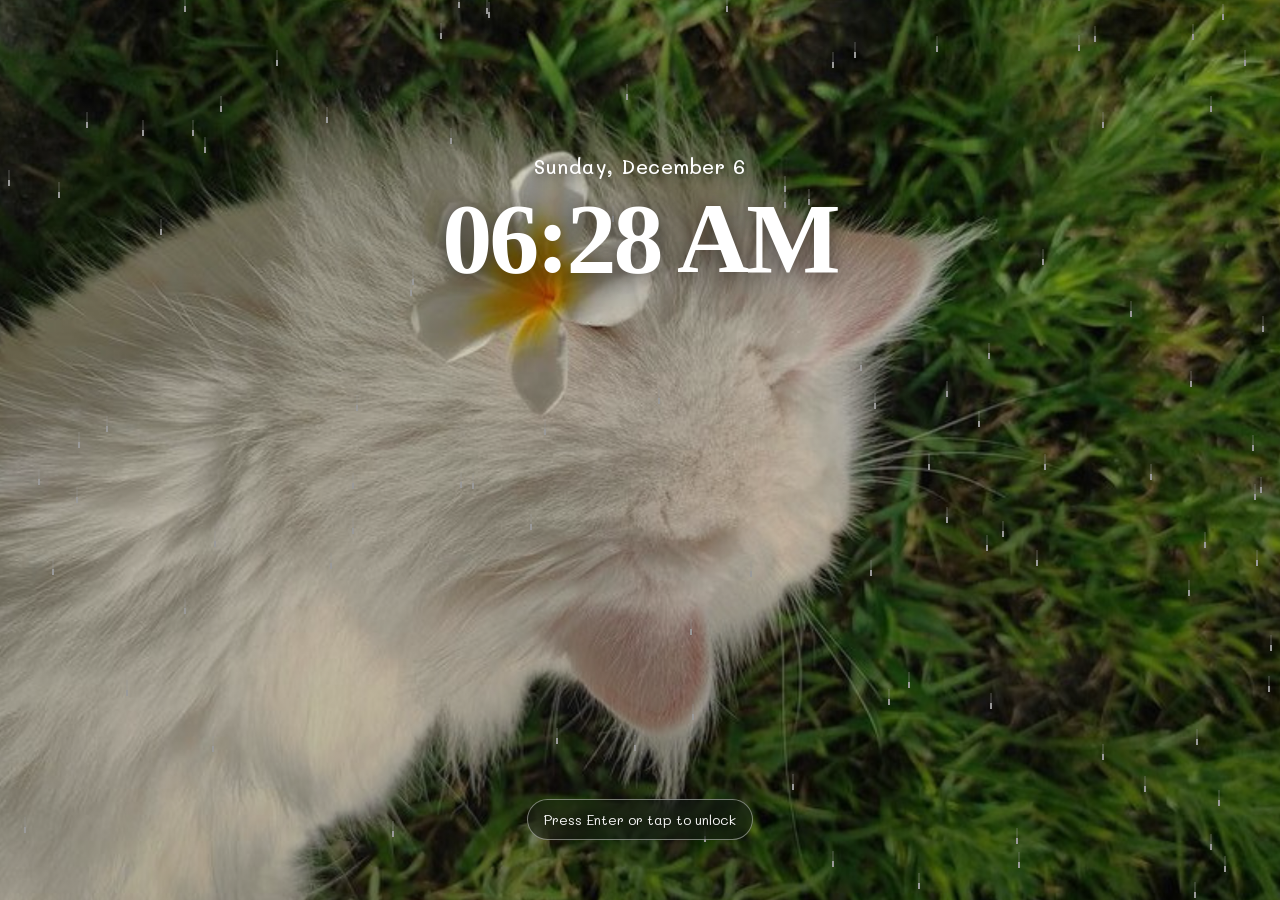
==== index.html @ b687f59f "ShimmerOS initial" ====
<!DOCTYPE html>
<html lang="en">
<head>
  <meta charset="UTF-8">
  <meta name="viewport" content="width=device-width, initial-scale=1.0">
  <title>ShimmerOS</title>
  <link rel="stylesheet" href="../assets/css/themes.css">
  <link rel="stylesheet" href="../assets/css/lockscreen.css">
  <link rel="stylesheet" href="../../assets/css/base.css">
  <script>
    // Load saved theme
    const savedTheme = localStorage.getItem('ShimmerOS_theme') || 'lavender-light';
    document.documentElement.setAttribute('data-theme', savedTheme);
  </script>
</head>
<body class="lockscreen">

  <!-- Background wallpaper -->
  <div class="lockscreen-bg" id="lockscreenBg"></div>

  <!-- Center content -->
  <div class="lockscreen-center">
    <div class="date-display" id="dateDisplay">Friday, August 18</div>
    <div class="time-display" id="time">9:41</div>
  </div>

    <!-- Bottom section -->
    <div class="lockscreen-bottom">
        <button class="hint" id="unlockButton" type="button">Press Enter or tap to unlock</button>
    </div>

  <script src="../assets/js/lockscreen.js"></script>
  <script src="../assets/js/rain.js"></script>
</body>
</html>
---- assets/css/themes.css ----
/* ========================================
   ShimmerOS COMPLETE THEME SYSTEM
   ======================================== */

/* ========================================
   💜 LAVENDER - LIGHT
   ======================================== */
:root,
[data-theme="lavender-light"] {
    --color-primary: #8b8fd9;
    --color-primary-light: #a7aaf0;
    --color-primary-lighter: #c6c9ff;
    --color-primary-dark: #5b5fae;

    --bg-gradient-start: #b8baf1;
    --bg-gradient-mid: #a6a8e8;
    --bg-gradient-end: #d6d8ff;

    --widget-bg:  rgba(139, 143, 217, 0.78);
    --widget-bg-hover: rgba(139, 143, 217, 0.9);
    --widget-glass:   rgba(255, 255, 255, 0.18);
    --widget-border:  rgba(255, 255, 255, 0.55);

    --text-primary:  rgba(255, 255, 255, 0.96);
    --text-secondary:  rgba(255, 255, 255, 0.88);
    --text-muted: rgba(255, 255, 255, 0.72);

    --text-dark: rgba(40, 40, 70, 0.9);
    --text-dark-muted:   rgba(40, 40, 70, 0.65);

    --accent-highlight:  rgba(255, 255, 255, 0.95);
    --accent-shadow:  rgba(40, 40, 70, 0.18);

    --menubar-bg: rgba(214, 216, 255, 0.8);
    --menubar-text: #5b5fae;

    --weather-bg:   rgba(166, 168, 232, 0.75);
    --calendar-bg:  rgba(139, 143, 217, 0.85);
    --dock-bg: rgba(245, 245, 255, 0.75);

    --shadow-sm: 0 2px 10px rgba(40, 40, 70, 0.08);
    --shadow-md: 0 6px 20px rgba(40, 40, 70, 0.12);
    --shadow-lg: 0 12px 32px rgba(40, 40, 70, 0.18);

    --transition-fast:  0.18s ease;
    --transition-normal: 0.32s ease;
    
    /* Theme photos */
    --polaroid-1: url('../imgs/userdata/themes/lavender/p1.jpeg');
    --polaroid-2: url('../imgs/userdata/themes/lavender/p2.jpeg');
    --square-photo: url('../imgs/userdata/themes/lavender/sq.jpeg');
    --top-decor:  url('../imgs/userdata/themes/lavender/top.png');
    --bottom-decor: url('../imgs/userdata/themes/lavender/bottom.png');
    
    /* App icons */
    --icon-cats-perspective: url('../imgs/userdata/themes/lavender/lavender_vinyl.png');
    --icon-calculator: url('../imgs/userdata/themes/lavender/lavender_vinyl.png');
    --icon-echoura: url('../imgs/userdata/themes/lavender/lavender_vinyl.png');
    --icon-mailbox: url('../imgs/userdata/themes/lavender/lavender_vinyl.png');
    --icon-random: url('../imgs/userdata/themes/lavender/lavender_vinyl.png');
    --icon-breeze: url('../imgs/userdata/themes/lavender/lavender_vinyl.png');
    --icon-memoir: url('../imgs/userdata/themes/lavender/lavender_vinyl.png');
    --icon-scrapbook: url('../imgs/userdata/themes/lavender/lavender_vinyl.png');
    --icon-lemonure: url('../imgs/userdata/themes/lavender/lavender_vinyl.png');
    --icon-home: url('../imgs/userdata/themes/lavender/lavender_home.png');
}

/* ========================================
   💜 LAVENDER - DARK
   ======================================== */
[data-theme="lavender-dark"] {
    --color-primary: #a7aaf0;
    --color-primary-light: #b8baf1;
    --color-primary-lighter: #d6d8ff;
    --color-primary-dark: #8b8fd9;

    --bg-gradient-start: #000000;
    --bg-gradient-mid: #0a0a1a;
    --bg-gradient-end: #14142e;

    --widget-bg:   rgba(139, 143, 217, 0.15);
    --widget-bg-hover: rgba(139, 143, 217, 0.25);
    --widget-glass:   rgba(255, 255, 255, 0.05);
    --widget-border:   rgba(167, 170, 240, 0.3);

    --text-primary:   rgba(255, 255, 255, 0.95);
    --text-secondary:  rgba(255, 255, 255, 0.8);
    --text-muted: rgba(255, 255, 255, 0.5);

    --text-dark: #a7aaf0;
    --text-dark-muted: #8b8fd9;

    --accent-highlight: #d6d8ff;
    --accent-shadow: rgba(0, 0, 0, 0.5);

    --menubar-bg: rgba(10, 10, 26, 0.95);
    --menubar-text: #b8baf1;

    --weather-bg: rgba(139, 143, 217, 0.2);
    --calendar-bg:   rgba(139, 143, 217, 0.2);
    --dock-bg: rgba(10, 10, 26, 0.9);

    --shadow-sm: 0 2px 10px rgba(0, 0, 0, 0.3);
    --shadow-md: 0 6px 20px rgba(0, 0, 0, 0.4);
    --shadow-lg: 0 12px 32px rgba(0, 0, 0, 0.6);

    --transition-fast:   0.18s ease;
    --transition-normal: 0.32s ease;
    
    --polaroid-1: url('../imgs/userdata/themes/lavender/p1.jpeg');
    --polaroid-2: url('../imgs/userdata/themes/lavender/p2.jpeg');
    --square-photo: url('../imgs/userdata/themes/lavender/sq.jpeg');
    --top-decor: url('../imgs/userdata/themes/lavender/top.png');
    --bottom-decor: url('../imgs/userdata/themes/lavender/bottom.png');
    
    --icon-cats-perspective: url('../imgs/userdata/themes/lavender/lavender_vinyl.png');
    --icon-calculator: url('../imgs/userdata/themes/lavender/lavender_vinyl.png');
    --icon-echoura: url('../imgs/userdata/themes/lavender/lavender_vinyl.png');
    --icon-mailbox: url('../imgs/userdata/themes/lavender/lavender_vinyl.png');
    --icon-random:  url('../imgs/userdata/themes/lavender/lavender_vinyl.png');
    --icon-breeze: url('../imgs/userdata/themes/lavender/lavender_vinyl.png');
    --icon-memoir: url('../imgs/userdata/themes/lavender/lavender_vinyl.png');
    --icon-scrapbook: url('../imgs/userdata/themes/lavender/lavender_vinyl.png');
    --icon-lemonure:  url('../imgs/userdata/themes/lavender/lavender_vinyl.png');
    --icon-home: url('../imgs/userdata/themes/lavender/lavender_home.png');
}

/* ========================================
   🌸 ROSE - LIGHT
   ======================================== */
[data-theme="rose-light"] {
    --color-primary:   #e63946;
    --color-primary-light: #f27186;
    --color-primary-lighter: #ffb3ba;
    --color-primary-dark: #c81d2e;

    --bg-gradient-start: #ffc1cc;
    --bg-gradient-mid: #ffb3ba;
    --bg-gradient-end: #ffe0e5;

    --widget-bg:   rgba(230, 57, 70, 0.75);
    --widget-bg-hover: rgba(230, 57, 70, 0.9);
    --widget-glass:   rgba(255, 255, 255, 0.2);
    --widget-border:   rgba(255, 255, 255, 0.6);

    --text-primary:  rgba(255, 255, 255, 0.98);
    --text-secondary:   rgba(255, 255, 255, 0.9);
    --text-muted:  rgba(255, 255, 255, 0.75);

    --text-dark: rgba(120, 20, 30, 0.95);
    --text-dark-muted:  rgba(120, 20, 30, 0.7);

    --accent-highlight:   rgba(255, 255, 255, 1);
    --accent-shadow:   rgba(120, 20, 30, 0.2);

    --menubar-bg: rgba(255, 224, 229, 0.85);
    --menubar-text: #c81d2e;

    --weather-bg: rgba(242, 113, 134, 0.75);
    --calendar-bg:   rgba(230, 57, 70, 0.8);
    --dock-bg: rgba(255, 240, 245, 0.8);

    --shadow-sm: 0 2px 10px rgba(120, 20, 30, 0.1);
    --shadow-md: 0 6px 20px rgba(120, 20, 30, 0.15);
    --shadow-lg: 0 12px 32px rgba(120, 20, 30, 0.2);

    --transition-fast:  0.18s ease;
    --transition-normal: 0.32s ease;
    
    --polaroid-1: url('../imgs/userdata/themes/rose/p1.jpg');
    --polaroid-2: url('../imgs/userdata/themes/rose/p2.jpg');
    --square-photo: url('../imgs/userdata/themes/rose/sq.jpg');
    --top-decor: url('../imgs/userdata/themes/rose/top.png');
    --bottom-decor: url('../imgs/userdata/themes/rose/bottom.png');
    
    --icon-cats-perspective: url('../imgs/userdata/themes/rose/rose_vinyl.png');
    --icon-calculator: url('../imgs/userdata/themes/rose/rose_vinyl.png');
    --icon-echoura: url('../imgs/userdata/themes/rose/rose_vinyl.png');
    --icon-mailbox: url('../imgs/userdata/themes/rose/rose_vinyl.png');
    --icon-random: url('../imgs/userdata/themes/rose/rose_vinyl.png');
    --icon-breeze: url('../imgs/userdata/themes/rose/rose_vinyl.png');
    --icon-memoir: url('../imgs/userdata/themes/rose/rose_vinyl.png');
    --icon-scrapbook: url('../imgs/userdata/themes/rose/rose_vinyl.png');
    --icon-lemonure: url('../imgs/userdata/themes/rose/rose_vinyl.png');
    --icon-home: url('../imgs/userdata/themes/rose/rose_home.png');
}

/* ========================================
   🌸 ROSE - DARK
   ======================================== */
[data-theme="rose-dark"] {
    --color-primary:  #f27186;
    --color-primary-light: #ffb3ba;
    --color-primary-lighter: #ffc1cc;
    --color-primary-dark: #e63946;

    --bg-gradient-start: #000000;
    --bg-gradient-mid: #1a0508;
    --bg-gradient-end: #2d0a10;

    --widget-bg:   rgba(230, 57, 70, 0.15);
    --widget-bg-hover: rgba(230, 57, 70, 0.25);
    --widget-glass:  rgba(255, 255, 255, 0.05);
    --widget-border:  rgba(242, 113, 134, 0.3);

    --text-primary:  rgba(255, 255, 255, 0.95);
    --text-secondary:   rgba(255, 255, 255, 0.8);
    --text-muted: rgba(255, 255, 255, 0.5);

    --text-dark: #f27186;
    --text-dark-muted: #e63946;

    --accent-highlight:  #ffb3ba;
    --accent-shadow: rgba(0, 0, 0, 0.5);

    --menubar-bg: rgba(26, 5, 8, 0.95);
    --menubar-text: #ffb3ba;

    --weather-bg: rgba(230, 57, 70, 0.2);
    --calendar-bg:  rgba(230, 57, 70, 0.2);
    --dock-bg: rgba(26, 5, 8, 0.9);

    --shadow-sm: 0 2px 10px rgba(0, 0, 0, 0.3);
    --shadow-md: 0 6px 20px rgba(0, 0, 0, 0.4);
    --shadow-lg: 0 12px 32px rgba(0, 0, 0, 0.6);

    --transition-fast: 0.18s ease;
    --transition-normal:   0.32s ease;
    
    --polaroid-1: url('../imgs/userdata/themes/rose/p1.jpg');
    --polaroid-2: url('../imgs/userdata/themes/rose/p2.jpg');
    --square-photo: url('../imgs/userdata/themes/rose/sq.jpg');
    --top-decor: url('../imgs/userdata/themes/rose/top.png');
    --bottom-decor: url('../imgs/userdata/themes/rose/bottom.png');
    
    --icon-cats-perspective: url('../imgs/userdata/themes/rose/rose_vinyl.png');
    --icon-calculator: url('../imgs/userdata/themes/rose/rose_vinyl.png');
    --icon-echoura:  url('../imgs/userdata/themes/rose/rose_vinyl.png');
    --icon-mailbox: url('../imgs/userdata/themes/rose/rose_vinyl.png');
    --icon-random: url('../imgs/userdata/themes/rose/rose_vinyl.png');
    --icon-breeze: url('../imgs/userdata/themes/rose/rose_vinyl.png');
    --icon-memoir: url('../imgs/userdata/themes/rose/rose_vinyl.png');
    --icon-scrapbook: url('../imgs/userdata/themes/rose/rose_vinyl.png');
    --icon-lemonure: url('../imgs/userdata/themes/rose/rose_vinyl.png');
    --icon-home: url('../imgs/userdata/themes/rose/rose_home.png');
}

/* ========================================
   💗 BLUSH - LIGHT
   ======================================== */
[data-theme="blush-light"] {
    --color-primary:  #ffc0cb;
    --color-primary-light: #ffd6dd;
    --color-primary-lighter: #ffe6ec;
    --color-primary-dark: #ffaabb;

    --bg-gradient-start: #fff0f3;
    --bg-gradient-mid: #ffe6ec;
    --bg-gradient-end: #fff5f7;

    --widget-bg:  rgba(255, 192, 203, 0.75);
    --widget-bg-hover: rgba(255, 192, 203, 0.9);
    --widget-glass:   rgba(255, 255, 255, 0.3);
    --widget-border:   rgba(255, 255, 255, 0.7);

    --text-primary:   rgba(255, 255, 255, 0.98);
    --text-secondary:   rgba(255, 255, 255, 0.9);
    --text-muted:  rgba(255, 255, 255, 0.75);

    --text-dark: rgba(150, 80, 100, 0.95);
    --text-dark-muted:   rgba(150, 80, 100, 0.7);

    --accent-highlight: rgba(255, 255, 255, 1);
    --accent-shadow: rgba(150, 80, 100, 0.15);

    --menubar-bg: rgba(255, 245, 247, 0.9);
    --menubar-text: #ffaabb;

    --weather-bg: rgba(255, 214, 221, 0.75);
    --calendar-bg:  rgba(255, 192, 203, 0.8);
    --dock-bg: rgba(255, 250, 252, 0.85);

    --shadow-sm: 0 2px 10px rgba(150, 80, 100, 0.08);
    --shadow-md: 0 6px 20px rgba(150, 80, 100, 0.12);
    --shadow-lg: 0 12px 32px rgba(150, 80, 100, 0.18);

    --transition-fast:   0.18s ease;
    --transition-normal: 0.32s ease;
    
    --polaroid-1: url('../imgs/userdata/themes/blush/p1.jpg');
    --polaroid-2: url('../imgs/userdata/themes/blush/p2.jpg');
    --square-photo: url('../imgs/userdata/themes/blush/sq.jpg');
    --top-decor: url('../imgs/userdata/themes/blush/top.png');
    --bottom-decor:  url('../imgs/userdata/themes/blush/bottom.png');
    
    --icon-cats-perspective: url('../imgs/userdata/themes/blush/blush_vinyl.png');
    --icon-calculator: url('../imgs/userdata/themes/blush/blush_vinyl.png');
    --icon-echoura: url('../imgs/userdata/themes/blush/blush_vinyl.png');
    --icon-mailbox: url('../imgs/userdata/themes/blush/blush_vinyl.png');
    --icon-random: url('../imgs/userdata/themes/blush/blush_vinyl.png');
    --icon-breeze: url('../imgs/userdata/themes/blush/blush_vinyl.png');
    --icon-memoir: url('../imgs/userdata/themes/blush/blush_vinyl.png');
    --icon-scrapbook: url('../imgs/userdata/themes/blush/blush_vinyl.png');
    --icon-lemonure: url('../imgs/userdata/themes/blush/blush_vinyl.png');
    --icon-home: url('../imgs/userdata/themes/blush/blush_home.png');
}

/* ========================================
   💗 BLUSH - DARK
   ======================================== */
[data-theme="blush-dark"] {
    --color-primary: #ffd6dd;
    --color-primary-light:   #ffe6ec;
    --color-primary-lighter: #fff5f7;
    --color-primary-dark: #ffc0cb;

    --bg-gradient-start: #000000;
    --bg-gradient-mid: #1a0a0d;
    --bg-gradient-end: #2d1419;

    --widget-bg:   rgba(255, 192, 203, 0.15);
    --widget-bg-hover: rgba(255, 192, 203, 0.25);
    --widget-glass:   rgba(255, 255, 255, 0.05);
    --widget-border:   rgba(255, 214, 221, 0.3);

    --text-primary:   rgba(255, 255, 255, 0.95);
    --text-secondary:   rgba(255, 255, 255, 0.8);
    --text-muted: rgba(255, 255, 255, 0.5);

    --text-dark: #ffd6dd;
    --text-dark-muted: #ffc0cb;

    --accent-highlight: #ffe6ec;
    --accent-shadow: rgba(0, 0, 0, 0.5);

    --menubar-bg: rgba(26, 10, 13, 0.95);
    --menubar-text: #ffe6ec;

    --weather-bg: rgba(255, 192, 203, 0.2);
    --calendar-bg:   rgba(255, 192, 203, 0.2);
    --dock-bg: rgba(26, 10, 13, 0.9);

    --shadow-sm: 0 2px 10px rgba(0, 0, 0, 0.3);
    --shadow-md: 0 6px 20px rgba(0, 0, 0, 0.4);
    --shadow-lg: 0 12px 32px rgba(0, 0, 0, 0.6);

    --transition-fast:  0.18s ease;
    --transition-normal: 0.32s ease;
    
    --polaroid-1: url('../imgs/userdata/themes/blush/p1.jpg');
    --polaroid-2: url('../imgs/userdata/themes/blush/p2.jpg');
    --square-photo: url('../imgs/userdata/themes/blush/sq.jpg');
    --top-decor: url('../imgs/userdata/themes/blush/top.png');
    --bottom-decor:  url('../imgs/userdata/themes/blush/bottom.png');
    
    --icon-cats-perspective: url('../imgs/userdata/themes/blush/blush_vinyl.png');
    --icon-calculator: url('../imgs/userdata/themes/blush/blush_vinyl.png');
    --icon-echoura: url('../imgs/userdata/themes/blush/blush_vinyl.png');
    --icon-mailbox: url('../imgs/userdata/themes/blush/blush_vinyl.png');
    --icon-random: url('../imgs/userdata/themes/blush/blush_vinyl.png');
    --icon-breeze: url('../imgs/userdata/themes/blush/blush_vinyl.png');
    --icon-memoir: url('../imgs/userdata/themes/blush/blush_vinyl.png');
    --icon-scrapbook: url('../imgs/userdata/themes/blush/blush_vinyl.png');
    --icon-lemonure: url('../imgs/userdata/themes/blush/blush_vinyl.png');
    --icon-home: url('../imgs/userdata/themes/blush/blush_home.png');
}

/* ========================================
   🦪 PEARL - LIGHT
   ======================================== */
[data-theme="pearl-light"] {
    --color-primary: #f8f8ff;
    --color-primary-light: #ffffff;
    --color-primary-lighter: #fafafa;
    --color-primary-dark: #e8e8f5;

    --bg-gradient-start: #ffffff;
    --bg-gradient-mid: #f8f8ff;
    --bg-gradient-end: #fafaff;

    --widget-bg:   rgba(255, 255, 255, 0.6);
    --widget-bg-hover: rgba(255, 255, 255, 0.8);
    --widget-glass:   rgba(255, 255, 255, 0.4);
    --widget-border:   rgba(200, 200, 232, 0.5);

    --text-primary:   rgba(80, 80, 120, 0.95);
    --text-secondary:  rgba(80, 80, 120, 0.85);
    --text-muted: rgba(80, 80, 120, 0.65);

    --text-dark: rgba(60, 60, 100, 0.95);
    --text-dark-muted:  rgba(60, 60, 100, 0.7);

    --accent-highlight: rgba(255, 255, 255, 1);
    --accent-shadow:   rgba(200, 200, 232, 0.3);

    --menubar-bg: rgba(255, 255, 255, 0.9);
    --menubar-text: #9090c0;

    --weather-bg:   rgba(248, 248, 255, 0.7);
    --calendar-bg:   rgba(255, 255, 255, 0.75);
    --dock-bg: rgba(255, 255, 255, 0.8);

    --shadow-sm: 0 2px 10px rgba(200, 200, 232, 0.2);
    --shadow-md: 0 6px 20px rgba(200, 200, 232, 0.25);
    --shadow-lg: 0 12px 32px rgba(200, 200, 232, 0.3);

    --transition-fast: 0.18s ease;
    --transition-normal: 0.32s ease;
    
    --polaroid-1: url('../imgs/userdata/themes/pearl/p1.jpg');
    --polaroid-2: url('../imgs/userdata/themes/pearl/p2.jpg');
    --square-photo:  url('../imgs/userdata/themes/pearl/sq.jpeg');
    --top-decor: url('../imgs/userdata/themes/pearl/top.png');
    --bottom-decor: url('../imgs/userdata/themes/pearl/bottom.png');
    
    --icon-cats-perspective:  url('../imgs/userdata/themes/pearl/pearl_vinyl.png');
    --icon-calculator: url('../imgs/userdata/themes/pearl/pearl_vinyl.png');
    --icon-echoura: url('../imgs/userdata/themes/pearl/pearl_vinyl.png');
    --icon-mailbox: url('../imgs/userdata/themes/pearl/pearl_vinyl.png');
    --icon-random: url('../imgs/userdata/themes/pearl/pearl_vinyl.png');
    --icon-breeze: url('../imgs/userdata/themes/pearl/pearl_vinyl.png');
    --icon-memoir: url('../imgs/userdata/themes/pearl/pearl_vinyl.png');
    --icon-scrapbook: url('../imgs/userdata/themes/pearl/pearl_vinyl.png');
    --icon-lemonure: url('../imgs/userdata/themes/pearl/pearl_vinyl.png');
    --icon-home: url('../imgs/userdata/themes/pearl/pearl_home.png');
}

/* ========================================
   🦪 PEARL - DARK
   ======================================== */
[data-theme="pearl-dark"] {
    --color-primary: #e8e8f5;
    --color-primary-light:  #f8f8ff;
    --color-primary-lighter: #ffffff;
    --color-primary-dark: #d8d8e8;

    --bg-gradient-start: #000000;
    --bg-gradient-mid: #0a0a12;
    --bg-gradient-end: #14141e;

    --widget-bg:   rgba(255, 255, 255, 0.08);
    --widget-bg-hover: rgba(255, 255, 255, 0.15);
    --widget-glass:   rgba(255, 255, 255, 0.05);
    --widget-border:   rgba(232, 232, 245, 0.25);

    --text-primary:   rgba(255, 255, 255, 0.95);
    --text-secondary: rgba(255, 255, 255, 0.8);
    --text-muted: rgba(255, 255, 255, 0.5);

    --text-dark: #e8e8f5;
    --text-dark-muted: #d8d8e8;

    --accent-highlight: #f8f8ff;
    --accent-shadow:  rgba(0, 0, 0, 0.5);

    --menubar-bg: rgba(10, 10, 18, 0.95);
    --menubar-text: #e8e8f5;

    --weather-bg:  rgba(255, 255, 255, 0.12);
    --calendar-bg:   rgba(255, 255, 255, 0.12);
    --dock-bg: rgba(10, 10, 18, 0.9);

    --shadow-sm: 0 2px 10px rgba(0, 0, 0, 0.3);
    --shadow-md: 0 6px 20px rgba(0, 0, 0, 0.4);
    --shadow-lg: 0 12px 32px rgba(0, 0, 0, 0.6);

    --transition-fast:   0.18s ease;
    --transition-normal: 0.32s ease;
    
    --polaroid-1: url('../imgs/userdata/themes/pearl/p1.jpg');
    --polaroid-2: url('../imgs/userdata/themes/pearl/p2.jpg');
    --square-photo: url('../imgs/userdata/themes/pearl/sq.jpeg');
    --top-decor: url('../imgs/userdata/themes/pearl/top.png');
    --bottom-decor: url('../imgs/userdata/themes/pearl/bottom.png');
    
    --icon-cats-perspective: url('../imgs/userdata/themes/pearl/pearl_vinyl.png');
    --icon-calculator: url('../imgs/userdata/themes/pearl/pearl_vinyl.png');
    --icon-echoura: url('../imgs/userdata/themes/pearl/pearl_vinyl.png');
    --icon-mailbox: url('../imgs/userdata/themes/pearl/pearl_vinyl.png');
    --icon-random: url('../imgs/userdata/themes/pearl/pearl_vinyl.png');
    --icon-breeze: url('../imgs/userdata/themes/pearl/pearl_vinyl.png');
    --icon-memoir: url('../imgs/userdata/themes/pearl/pearl_vinyl.png');
    --icon-scrapbook: url('../imgs/userdata/themes/pearl/pearl_vinyl.png');
    --icon-lemonure: url('../imgs/userdata/themes/pearl/pearl_vinyl.png');
    --icon-home: url('../imgs/userdata/themes/pearl/pearl_home.png');
}

/* ========================================
   ☁️ SKY - LIGHT
   ======================================== */
[data-theme="sky-light"] {
    --color-primary: #87CEEB;
    --color-primary-light: #a4d9f5;
    --color-primary-lighter: #c1e7ff;
    --color-primary-dark: #6bb6d8;

    --bg-gradient-start: #d4f1f9;
    --bg-gradient-mid: #c1e7ff;
    --bg-gradient-end: #e6f7ff;

    --widget-bg:  rgba(135, 206, 235, 0.75);
    --widget-bg-hover: rgba(135, 206, 235, 0.9);
    --widget-glass:  rgba(255, 255, 255, 0.25);
    --widget-border:   rgba(255, 255, 255, 0.6);

    --text-primary:   rgba(255, 255, 255, 0.98);
    --text-secondary:   rgba(255, 255, 255, 0.9);
    --text-muted: rgba(255, 255, 255, 0.75);

    --text-dark: rgba(30, 80, 120, 0.95);
    --text-dark-muted:   rgba(30, 80, 120, 0.7);

    --accent-highlight:  rgba(255, 255, 255, 1);
    --accent-shadow: rgba(30, 80, 120, 0.15);

    --menubar-bg: rgba(230, 247, 255, 0.9);
    --menubar-text: #6bb6d8;

    --weather-bg: rgba(164, 217, 245, 0.75);
    --calendar-bg: rgba(135, 206, 235, 0.8);
    --dock-bg: rgba(240, 250, 255, 0.85);

    --shadow-sm: 0 2px 10px rgba(30, 80, 120, 0.1);
    --shadow-md: 0 6px 20px rgba(30, 80, 120, 0.15);
    --shadow-lg: 0 12px 32px rgba(30, 80, 120, 0.2);

    --transition-fast: 0.18s ease;
    --transition-normal:   0.32s ease;
    
    --polaroid-1: url('../imgs/userdata/themes/sky/p1.jpg');
    --polaroid-2: url('../imgs/userdata/themes/sky/p2.jpeg');
    --square-photo: url('../imgs/userdata/themes/sky/sq.jpg');
    --top-decor: url('../imgs/userdata/themes/sky/top.png');
    --bottom-decor: url('../imgs/userdata/themes/sky/bottom.png');
    
    --icon-cats-perspective: url('../imgs/userdata/themes/sky/sky_vinyl.png');
    --icon-calculator: url('../imgs/userdata/themes/sky/sky_vinyl.png');
    --icon-echoura:  url('../imgs/userdata/themes/sky/sky_vinyl.png');
    --icon-mailbox: url('../imgs/userdata/themes/sky/sky_vinyl.png');
    --icon-random: url('../imgs/userdata/themes/sky/sky_vinyl.png');
    --icon-breeze: url('../imgs/userdata/themes/sky/sky_vinyl.png');
    --icon-memoir: url('../imgs/userdata/themes/sky/sky_vinyl.png');
    --icon-scrapbook: url('../imgs/userdata/themes/sky/sky_vinyl.png');
    --icon-lemonure: url('../imgs/userdata/themes/sky/sky_vinyl.png');
    --icon-home: url('../imgs/userdata/themes/sky/sky_home.png');
}

/* ========================================
   ☁️ SKY - DARK
   ======================================== */
[data-theme="sky-dark"] {
    --color-primary:  #a4d9f5;
    --color-primary-light: #c1e7ff;
    --color-primary-lighter: #d4f1f9;
    --color-primary-dark: #87CEEB;

    --bg-gradient-start: #000000;
    --bg-gradient-mid: #0a1419;
    --bg-gradient-end: #14282d;

    --widget-bg:   rgba(135, 206, 235, 0.15);
    --widget-bg-hover: rgba(135, 206, 235, 0.25);
    --widget-glass:  rgba(255, 255, 255, 0.05);
    --widget-border:   rgba(164, 217, 245, 0.3);

    --text-primary:  rgba(255, 255, 255, 0.95);
    --text-secondary:   rgba(255, 255, 255, 0.8);
    --text-muted: rgba(255, 255, 255, 0.5);

    --text-dark: #a4d9f5;
    --text-dark-muted:   #87CEEB;

    --accent-highlight: #c1e7ff;
    --accent-shadow: rgba(0, 0, 0, 0.5);

    --menubar-bg: rgba(10, 20, 25, 0.95);
    --menubar-text: #c1e7ff;

    --weather-bg: rgba(135, 206, 235, 0.2);
    --calendar-bg:  rgba(135, 206, 235, 0.2);
    --dock-bg: rgba(10, 20, 25, 0.9);

    --shadow-sm: 0 2px 10px rgba(0, 0, 0, 0.3);
    --shadow-md: 0 6px 20px rgba(0, 0, 0, 0.4);
    --shadow-lg: 0 12px 32px rgba(0, 0, 0, 0.6);

    --transition-fast: 0.18s ease;
    --transition-normal:  0.32s ease;
    
    --polaroid-1: url('../imgs/userdata/themes/sky/p1.jpg');
    --polaroid-2: url('../imgs/userdata/themes/sky/p2.jpeg');
    --square-photo: url('../imgs/userdata/themes/sky/sq.jpg');
    --top-decor: url('../imgs/userdata/themes/sky/top.png');
    --bottom-decor: url('../imgs/userdata/themes/sky/bottom.png');
    
    --icon-cats-perspective: url('../imgs/userdata/themes/sky/sky_vinyl.png');
    --icon-calculator: url('../imgs/userdata/themes/sky/sky_vinyl.png');
    --icon-echoura:  url('../imgs/userdata/themes/sky/sky_vinyl.png');
    --icon-mailbox: url('../imgs/userdata/themes/sky/sky_vinyl.png');
    --icon-random: url('../imgs/userdata/themes/sky/sky_vinyl.png');
    --icon-breeze: url('../imgs/userdata/themes/sky/sky_vinyl.png');
    --icon-memoir: url('../imgs/userdata/themes/sky/sky_vinyl.png');
    --icon-scrapbook: url('../imgs/userdata/themes/sky/sky_vinyl.png');
    --icon-lemonure: url('../imgs/userdata/themes/sky/sky_vinyl.png');
    --icon-home: url('../imgs/userdata/themes/sky/sky_home.png');
}

/* ========================================
   🌿 SAGE - LIGHT
   ======================================== */
[data-theme="sage-light"] {
    --color-primary: #9caf88;
    --color-primary-light: #b5c7a5;
    --color-primary-lighter: #d4e3c8;
    --color-primary-dark: #7a956f;

    --bg-gradient-start: #e8f0df;
    --bg-gradient-mid: #d4e3c8;
    --bg-gradient-end: #f0f7eb;

    --widget-bg:   rgba(156, 175, 136, 0.75);
    --widget-bg-hover: rgba(156, 175, 136, 0.9);
    --widget-glass: rgba(255, 255, 255, 0.25);
    --widget-border:  rgba(255, 255, 255, 0.6);

    --text-primary: rgba(255, 255, 255, 0.98);
    --text-secondary:  rgba(255, 255, 255, 0.9);
    --text-muted: rgba(255, 255, 255, 0.75);

    --text-dark: rgba(50, 70, 40, 0.95);
    --text-dark-muted:   rgba(50, 70, 40, 0.7);

    --accent-highlight: rgba(255, 255, 255, 1);
    --accent-shadow: rgba(50, 70, 40, 0.15);

    --menubar-bg: rgba(240, 247, 235, 0.9);
    --menubar-text: #7a956f;

    --weather-bg: rgba(181, 199, 165, 0.75);
    --calendar-bg: rgba(156, 175, 136, 0.8);
    --dock-bg: rgba(248, 252, 245, 0.85);

    --shadow-sm: 0 2px 10px rgba(50, 70, 40, 0.1);
    --shadow-md: 0 6px 20px rgba(50, 70, 40, 0.15);
    --shadow-lg: 0 12px 32px rgba(50, 70, 40, 0.2);

    --transition-fast: 0.18s ease;
    --transition-normal:  0.32s ease;
    
    --polaroid-1: url('../imgs/userdata/themes/sage/p1.jpg');
    --polaroid-2: url('../imgs/userdata/themes/sage/p2.jpg');
    --square-photo: url('../imgs/userdata/themes/sage/sq.jpg');
    --top-decor: url('../imgs/userdata/themes/sage/top.png');
    --bottom-decor: url('../imgs/userdata/themes/sage/bottom.png');
    
    --icon-cats-perspective: url('../imgs/userdata/themes/sage/sage_vinyl.png');
    --icon-calculator: url('../imgs/userdata/themes/sage/sage_vinyl.png');
    --icon-echoura:  url('../imgs/userdata/themes/sage/sage_vinyl.png');
    --icon-mailbox: url('../imgs/userdata/themes/sage/sage_vinyl.png');
    --icon-random: url('../imgs/userdata/themes/sage/sage_vinyl.png');
    --icon-breeze: url('../imgs/userdata/themes/sage/sage_vinyl.png');
    --icon-memoir: url('../imgs/userdata/themes/sage/sage_vinyl.png');
    --icon-scrapbook: url('../imgs/userdata/themes/sage/sage_vinyl.png');
    --icon-lemonure: url('../imgs/userdata/themes/sage/sage_vinyl.png');
    --icon-home: url('../imgs/userdata/themes/sage/sage_home.png');
}

/* ========================================
   🌿 SAGE - DARK
   ======================================== */
[data-theme="sage-dark"] {
    --color-primary: #b5c7a5;
    --color-primary-light: #d4e3c8;
    --color-primary-lighter:   #e8f0df;
    --color-primary-dark: #9caf88;

    --bg-gradient-start:  #000000;
    --bg-gradient-mid: #0a120a;
    --bg-gradient-end: #142414;

    --widget-bg:   rgba(156, 175, 136, 0.15);
    --widget-bg-hover:   rgba(156, 175, 136, 0.25);
    --widget-glass: rgba(255, 255, 255, 0.05);
    --widget-border:  rgba(181, 199, 165, 0.3);

    --text-primary: rgba(255, 255, 255, 0.95);
    --text-secondary:   rgba(255, 255, 255, 0.8);
    --text-muted: rgba(255, 255, 255, 0.5);

    --text-dark: #b5c7a5;
    --text-dark-muted:  #9caf88;

    --accent-highlight: #d4e3c8;
    --accent-shadow: rgba(0, 0, 0, 0.5);

    --menubar-bg: rgba(10, 18, 10, 0.95);
    --menubar-text: #d4e3c8;

    --weather-bg: rgba(156, 175, 136, 0.2);
    --calendar-bg: rgba(156, 175, 136, 0.2);
    --dock-bg: rgba(10, 18, 10, 0.9);

    --shadow-sm: 0 2px 10px rgba(0, 0, 0, 0.3);
    --shadow-md: 0 6px 20px rgba(0, 0, 0, 0.4);
    --shadow-lg: 0 12px 32px rgba(0, 0, 0, 0.6);

    --transition-fast: 0.18s ease;
    --transition-normal: 0.32s ease;
    
    --polaroid-1: url('../imgs/userdata/themes/sage/p1.jpg');
    --polaroid-2: url('../imgs/userdata/themes/sage/p2.jpg');
    --square-photo: url('../imgs/userdata/themes/sage/sq.jpg');
    --top-decor: url('../imgs/userdata/themes/sage/top.png');
    --bottom-decor: url('../imgs/userdata/themes/sage/bottom.png');
    
    --icon-cats-perspective: url('../imgs/userdata/themes/sage/sage_vinyl.png');
    --icon-calculator: url('../imgs/userdata/themes/sage/sage_vinyl.png');
    --icon-echoura: url('../imgs/userdata/themes/sage/sage_vinyl.png');
    --icon-mailbox:  url('../imgs/userdata/themes/sage/sage_vinyl.png');
    --icon-random: url('../imgs/userdata/themes/sage/sage_vinyl.png');
    --icon-breeze: url('../imgs/userdata/themes/sage/sage_vinyl.png');
    --icon-memoir: url('../imgs/userdata/themes/sage/sage_vinyl.png');
    --icon-scrapbook: url('../imgs/userdata/themes/sage/sage_vinyl.png');
    --icon-lemonure: url('../imgs/userdata/themes/sage/sage_vinyl.png');
    --icon-home: url('../imgs/userdata/themes/sage/sage_home.png');
}

/* ========================================
   🌑 VOID - LIGHT
   ======================================== */
[data-theme="void-light"] {
    --color-primary: #6b7280;
    --color-primary-light: #9ca3af;
    --color-primary-lighter: #d1d5db;
    --color-primary-dark: #4b5563;

    --bg-gradient-start: #f3f4f6;
    --bg-gradient-mid: #e5e7eb;
    --bg-gradient-end: #f9fafb;

    --widget-bg:  rgba(107, 114, 128, 0.75);
    --widget-bg-hover: rgba(107, 114, 128, 0.9);
    --widget-glass: rgba(255, 255, 255, 0.25);
    --widget-border:   rgba(255, 255, 255, 0.6);

    --text-primary: rgba(255, 255, 255, 0.98);
    --text-secondary:  rgba(255, 255, 255, 0.9);
    --text-muted:   rgba(255, 255, 255, 0.75);

    --text-dark: rgba(30, 30, 40, 0.95);
    --text-dark-muted:   rgba(30, 30, 40, 0.7);

    --accent-highlight: rgba(255, 255, 255, 1);
    --accent-shadow: rgba(30, 30, 40, 0.15);

    --menubar-bg: rgba(249, 250, 251, 0.9);
    --menubar-text: #4b5563;

    --weather-bg: rgba(156, 163, 175, 0.75);
    --calendar-bg:   rgba(107, 114, 128, 0.8);
    --dock-bg: rgba(255, 255, 255, 0.85);

    --shadow-sm: 0 2px 10px rgba(30, 30, 40, 0.1);
    --shadow-md: 0 6px 20px rgba(30, 30, 40, 0.15);
    --shadow-lg: 0 12px 32px rgba(30, 30, 40, 0.2);

    --transition-fast: 0.18s ease;
    --transition-normal:   0.32s ease;
    
    --polaroid-1: url('../imgs/userdata/themes/void/p1.jpg');
    --polaroid-2: url('../imgs/userdata/themes/void/p2.jpg');
    --square-photo: url('../imgs/userdata/themes/void/sq.jpg');
    --top-decor: url('../imgs/userdata/themes/void/top.png');
    --bottom-decor: url('../imgs/userdata/themes/void/bottom.png');
    
    --icon-cats-perspective: url('../imgs/userdata/themes/void/void_vinyl.png');
    --icon-calculator: url('../imgs/userdata/themes/void/void_vinyl.png');
    --icon-echoura:  url('../imgs/userdata/themes/void/void_vinyl.png');
    --icon-mailbox: url('../imgs/userdata/themes/void/void_vinyl.png');
    --icon-random: url('../imgs/userdata/themes/void/void_vinyl.png');
    --icon-breeze: url('../imgs/userdata/themes/void/void_vinyl.png');
    --icon-memoir: url('../imgs/userdata/themes/void/void_vinyl.png');
    --icon-scrapbook: url('../imgs/userdata/themes/void/void_vinyl.png');
    --icon-lemonure: url('../imgs/userdata/themes/void/void_vinyl.png');
    --icon-home: url('../imgs/userdata/themes/void/void_home.png');
}

/* ========================================
   🌑 VOID - DARK
   ======================================== */
[data-theme="void-dark"] {
    --color-primary: #00ff9f;
    --color-primary-light: #00ffb8;
    --color-primary-lighter: #66ffc9;
    --color-primary-dark: #00e68a;

    --bg-gradient-start: #000000;
    --bg-gradient-mid:   #000000;
    --bg-gradient-end: #000000;

    --widget-bg: rgba(0, 255, 159, 0.08);
    --widget-bg-hover: rgba(0, 255, 159, 0.15);
    --widget-glass:   rgba(255, 255, 255, 0.03);
    --widget-border:   rgba(0, 255, 159, 0.3);

    --text-primary: rgba(255, 255, 255, 0.98);
    --text-secondary: rgba(255, 255, 255, 0.85);
    --text-muted:  rgba(255, 255, 255, 0.6);

    --text-dark: #00ff9f;
    --text-dark-muted: #00e68a;

    --accent-highlight: #00ffb8;
    --accent-shadow: rgba(0, 255, 159, 0.5);

    --menubar-bg: rgba(0, 0, 0, 0.98);
    --menubar-text: #00ffb8;

    --weather-bg: rgba(0, 255, 159, 0.1);
    --calendar-bg:   rgba(0, 255, 159, 0.1);
    --dock-bg: rgba(0, 0, 0, 0.95);

    --shadow-sm: 0 2px 10px rgba(0, 255, 159, 0.2);
    --shadow-md: 0 6px 20px rgba(0, 255, 159, 0.3);
    --shadow-lg: 0 12px 32px rgba(0, 255, 159, 0.4);

    --transition-fast:  0.18s ease;
    --transition-normal:  0.32s ease;
    
    --polaroid-1: url('../imgs/userdata/themes/void/p1.jpg');
    --polaroid-2: url('../imgs/userdata/themes/void/p2.jpg');
    --square-photo: url('../imgs/userdata/themes/void/sq.jpg');
    --top-decor: url('../imgs/userdata/themes/void/top.png');
    --bottom-decor: url('../imgs/userdata/themes/void/bottom.png');
    
    --icon-cats-perspective: url('../imgs/userdata/themes/void/void_vinyl.png');
    --icon-calculator: url('../imgs/userdata/themes/void/void_vinyl.png');
    --icon-echoura:  url('../imgs/userdata/themes/void/void_vinyl.png');
    --icon-mailbox: url('../imgs/userdata/themes/void/void_vinyl.png');
    --icon-random: url('../imgs/userdata/themes/void/void_vinyl.png');
    --icon-breeze: url('../imgs/userdata/themes/void/void_vinyl.png');
    --icon-memoir: url('../imgs/userdata/themes/void/void_vinyl.png');
    --icon-scrapbook: url('../imgs/userdata/themes/void/void_vinyl.png');
    --icon-lemonure: url('../imgs/userdata/themes/void/void_vinyl.png');
    --icon-home: url('../imgs/userdata/themes/void/void_home.png');
}

/* Readable semantic text and focus tokens shared across every palette. */
:root,
[data-theme$="-light"] {
    --text-primary: var(--text-dark);
    --text-secondary: var(--text-dark);
    --text-muted: var(--text-dark-muted);
    --focus-ring: #3f356f;
}

[data-theme$="-dark"] {
    --focus-ring: var(--color-primary-light);
}
---- assets/css/lockscreen.css ----
/* ========================================
   LOCKSCREEN STYLES
   ======================================== */
.lockscreen {
  height: 100vh;
  width: 100vw;
  overflow: hidden;
  display: flex;
  flex-direction: column;
  position: relative;
}

/* ========================================
   BACKGROUND WALLPAPER
   ======================================== */
.lockscreen-bg {
  position: absolute;
  top:  0;
  left: 0;
  width: 100%;
  height: 100%;
  background-image: url("../imgs/userdata/catttttttttttt.png");
  background-size: cover;
  background-position: center;
  z-index: -1;
}

/* Add a subtle overlay */
.lockscreen-bg::before {
  content: '';
  position: absolute;
  inset: 0;
  background: linear-gradient(
    180deg,
    rgba(0, 0, 0, 0.1) 0%,
    rgba(0, 0, 0, 0.3) 100%
  );
}


/* ========================================
   CENTER TIME/DATE
   ======================================== */
.lockscreen-center {
  position: absolute;
  top: 20%;
  left: 50%;
  transform: translate(-50%, -20%);
  text-align: center;
  z-index: 10;
}

.date-display {
  font-size: 20px;
  font-weight:  500;
  color: white;
  margin-bottom: 10px;
  text-shadow:  0 3px 12px rgba(0, 0, 0, 0.4);
  letter-spacing: 0.5px;
  font-family: 'Mali';
}

.time-display {
  font-size: 100px;
  font-weight: 700;
  color: white;
  line-height: 1;
  text-shadow: 0 4px 20px rgba(0, 0, 0, 0.5);
  letter-spacing: -3px;
  font-family: 'Poppins';

}

/* ========================================
   BOTTOM SECTION
   ======================================== */
.lockscreen-bottom {
  position: absolute;
  bottom:  60px;
  left: 50%;
  transform: translateX(-50%);
  display: flex;
  flex-direction: column;
  align-items: center;
  gap: 25px;
  z-index: 10;
}


.hint {
  font-size: 14px;
  color: rgba(255, 255, 255, 0.96);
  background: rgba(10, 14, 18, 0.38);
  border: 1px solid rgba(255, 255, 255, 0.42);
  border-radius: 999px;
  padding: 10px 16px;
  font-family: inherit;
  cursor: pointer;
  backdrop-filter: blur(12px);
  -webkit-backdrop-filter: blur(12px);
  text-shadow: 0 1px 4px rgba(0, 0, 0, 0.55);
  animation: pulse 2s ease-in-out infinite;
}

.hint:hover {
  background: rgba(10, 14, 18, 0.55);
}

@keyframes pulse {
  0%, 100% { opacity: 0.7; }
  50% { opacity: 1; }
}


/* ========================================
   RESPONSIVE
   ======================================== */
@media (max-width: 768px) {
  .time-display {
    font-size: 80px;
  }
  
  .date-display {
    font-size: 22px;
  }
  
  .password-input {
    width: 280px;
  }
}
---- assets/css/base.css ----
/*  BASE STYLES  */

@import url('https://fonts.googleapis.com/css2?family=Mali:ital,wght@0,200;0,300;0,400;0,500;0,600;0,700;1,200;1,300;1,400;1,500;1,600;1,700&family=Outfit:wght@100..900&display=swap');

* {
    margin: 0;
    padding: 0;
    box-sizing: border-box;
}

body {
    font-family: 'Mali';
    width: 100vw;
    height:  100vh;
    overflow:  hidden;
    background: linear-gradient(135deg, 
        var(--bg-gradient-start) 0%, 
        var(--bg-gradient-mid) 50%, 
        var(--bg-gradient-end) 100%
    );
    position: relative;
}

/*  MENU BAR  */

.menu-bar {
    position: fixed;
    top:  0;
    left: 0;
    right: 0;
    height:  26px;
    background: var(--menubar-bg);
    backdrop-filter: blur(20px) saturate(180%);
    display: flex;
    justify-content: space-between;
    align-items: center;
    padding: 0 16px;
    font-size: 13px;
    z-index:  10000;
    border-bottom: 0.5px solid var(--accent-shadow);
}

.menu-left, .menu-right {
    display: flex;
    align-items: center;
    gap: 16px;
}

.menu-logo {
    font-size: 14px;
}

.menu-item {
    color: var(--menubar-text);
    font-weight: 500;
    cursor: pointer;
    font-size: 13px;
    transition: var(--transition-fast);
}

.menu-item:hover {
    color: var(--color-primary-dark);
    opacity: 1;
}

.menu-icon {
    font-size: 13px;
    cursor: pointer;
    opacity: 0.8;
    transition: var(--transition-fast);
}

.menu-icon:hover {
    opacity: 1;
}

.menu-img {
    width: 14px;
    height: 14px;
    object-fit: contain;
    top: 1px;
    position: relative;
}

.window {
  position: fixed;
  top:  50px;
  left: 50%;
  transform: translateX(-50%);
  background: var(--widget-bg);
  backdrop-filter: blur(30px);
  -webkit-backdrop-filter: blur(30px);
  border-radius: 20px;
  border: 1px solid var(--widget-border);
  box-shadow: var(--shadow-lg);
  overflow: hidden;
  animation:  windowOpen 0.4s cubic-bezier(0.34, 1.56, 0.64, 1);
  height: auto;
  overflow-y: auto;
}

@keyframes windowOpen {
  0% {
    opacity: 0;
    transform:  translateX(-50%) scale(0.95);
  }
  100% {
    opacity: 1;
    transform: translateX(-50%) scale(1);
  }
}

/* WINDOW TITLE BAR  */

.window-bar {
  background:  var(--color-primary);
  backdrop-filter: blur(20px);
  padding: 8px 15px;
  display: flex;
  align-items: center;
  justify-content: space-between;
  border-bottom: 1px solid var(--widget-border);
  height: 35px;
  box-shadow: inset 0 -1px 0 rgba(255,255,255,0.35);
}

.window-controls {
  display: flex;
  gap: 8px;
  align-items: center;
}

.control-btn {
  width: 12px;
  height: 12px;
  border-radius:  50%;
  border: none;
  cursor: pointer;
  transition: var(--transition-fast);
  padding: 0;
  min-width: 12px;
  min-height: 12px;
  flex-shrink: 0;
}

.control-btn.close { background: #ff5f57; }
.control-btn.minimize { background: #ffbd2e; }
.control-btn.maximize { background: #28c840; }

.control-btn:hover {
  filter: brightness(1.2);
  transform: scale(1.15);
}

.window-title {
  position: absolute;
  left: 50%;
  transform:  translateX(-50%);
  font-size: 13px;
  font-weight:  500;
  color: var(--text-primary);
  letter-spacing: 0.3px;
}

/*  SCROLLBAR STYLING  */

.sidebar::-webkit-scrollbar,
.main-content::-webkit-scrollbar {
  width: 8px;
}

.sidebar::-webkit-scrollbar-thumb,
.main-content::-webkit-scrollbar-thumb {
  background: var(--color-primary-light);
  border-radius: 4px;
}

.sidebar::-webkit-scrollbar-track,
.main-content::-webkit-scrollbar-track {
  background: transparent;
}
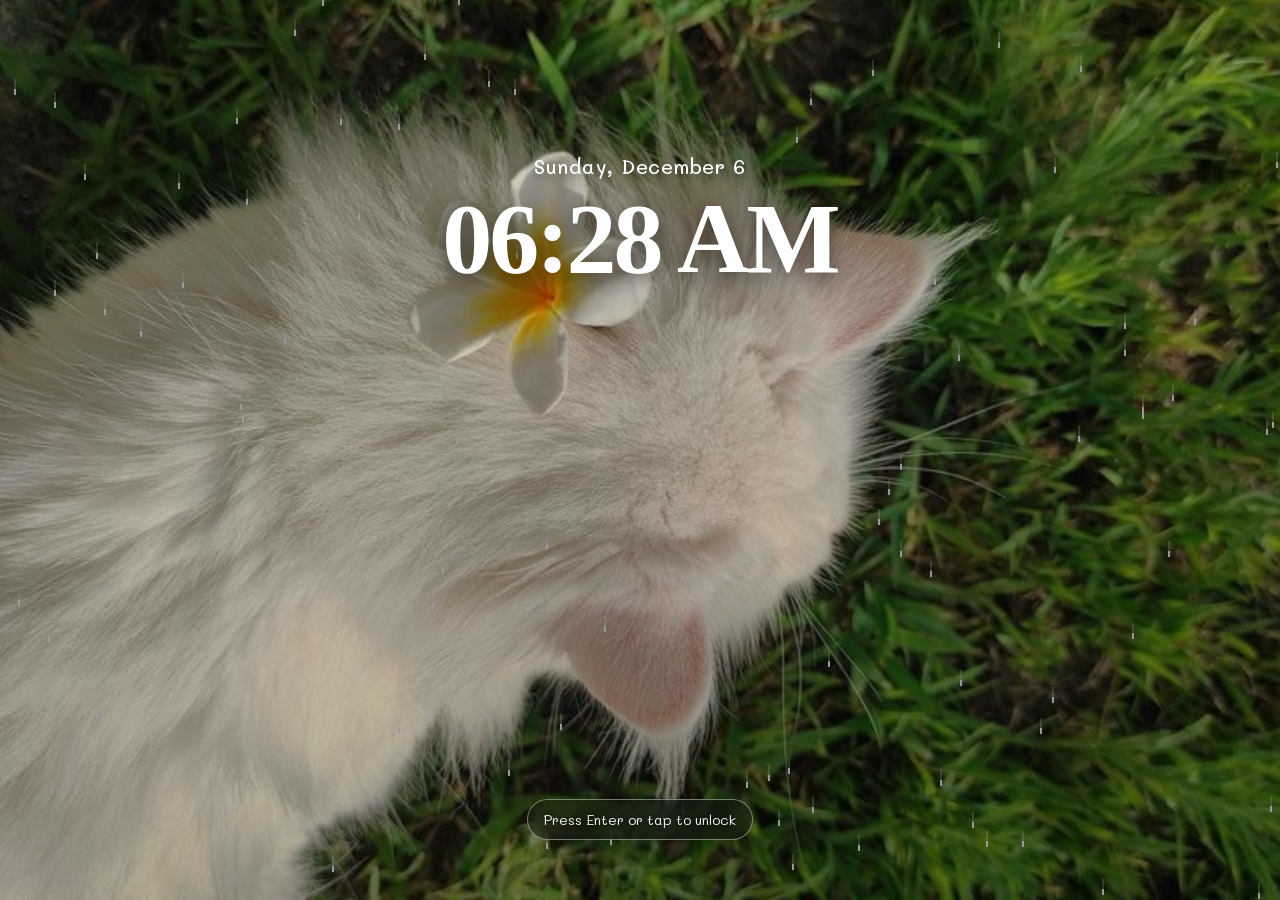
==== commit 6dc386cf: "Update paths" ====
--- a/index.html
+++ b/index.html
@@ -4,9 +4,9 @@
   <meta charset="UTF-8">
   <meta name="viewport" content="width=device-width, initial-scale=1.0">
   <title>ShimmerOS</title>
-  <link rel="stylesheet" href="../assets/css/themes.css">
-  <link rel="stylesheet" href="../assets/css/lockscreen.css">
-  <link rel="stylesheet" href="../../assets/css/base.css">
+  <link rel="stylesheet" href="assets/css/themes.css">
+  <link rel="stylesheet" href="assets/css/lockscreen.css">
+  <link rel="stylesheet" href="assets/css/base.css">
   <script>
     // Load saved theme
     const savedTheme = localStorage.getItem('ShimmerOS_theme') || 'lavender-light';
@@ -29,7 +29,7 @@
         <button class="hint" id="unlockButton" type="button">Press Enter or tap to unlock</button>
     </div>
 
-  <script src="../assets/js/lockscreen.js"></script>
-  <script src="../assets/js/rain.js"></script>
+  <script src="assets/js/lockscreen.js"></script>
+  <script src="assets/js/rain.js"></script>
 </body>
-</html>+</html>
